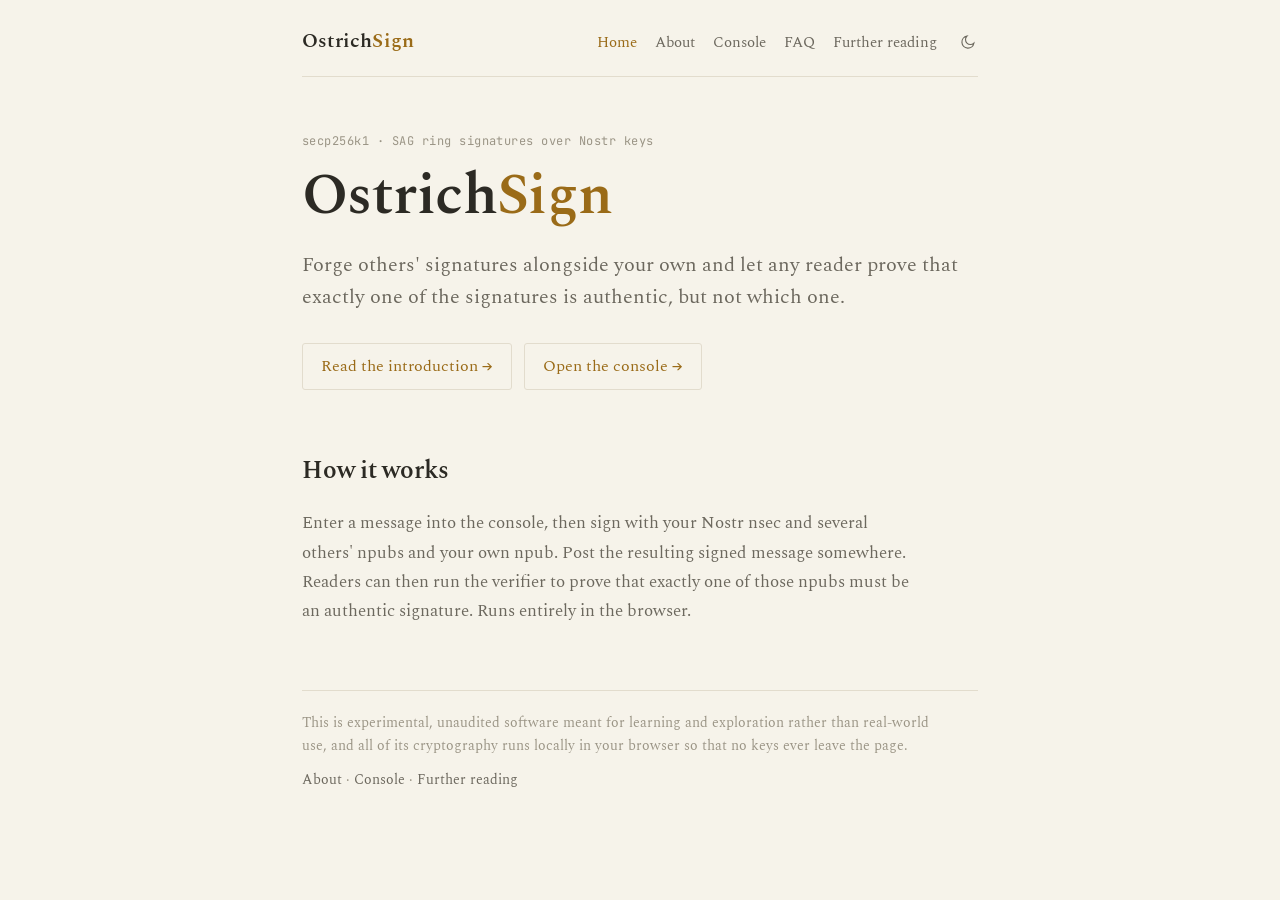
==== index.html @ fb5851ef "Update index.html" ====
<!DOCTYPE html>
<html lang="en">
<head>
<meta charset="utf-8">
<meta name="viewport" content="width=device-width, initial-scale=1">
<title>OstrichSign · Anonymous ring signatures over Nostr keys</title>
<script>(function(){var t;try{t=localStorage.getItem('os-theme');}catch(e){}if(!t){t=matchMedia('(prefers-color-scheme: dark)').matches?'dark':'light';}document.documentElement.setAttribute('data-theme',t);})();</script>
<link rel="preconnect" href="https://fonts.googleapis.com">
<link rel="preconnect" href="https://fonts.gstatic.com" crossorigin>
<link href="https://fonts.googleapis.com/css2?family=JetBrains+Mono:wght@400;500;700&family=Spectral:ital,wght@0,300;0,400;0,500;0,600;1,400&display=swap" rel="stylesheet">
<link rel="stylesheet" href="site.css">
</head>
<body>
<div class="wrap">

  <!-- ===== NAV (same on every page; "on" marks the current page) ===== -->
  <nav class="nav">
    <a class="wm" href="index.html">Ostrich<span class="ring">Sign</span></a>
    <div class="links">
      <a class="lnk on" href="index.html">Home</a>
      <a class="lnk" href="about.html">About</a>
      <a class="lnk" href="console.html">Console</a>
      <a class="lnk" href="faq.html">FAQ</a>
      <a class="lnk" href="reading.html">Further reading</a>
      <button id="themeBtn" class="themetoggle" onclick="toggleTheme()" aria-label="Switch theme">
        <svg class="ic-moon" width="17" height="17" viewBox="0 0 24 24" fill="none" stroke="currentColor" stroke-width="1.6" aria-hidden="true"><path d="M21 12.8A8.5 8.5 0 1 1 11.2 3 6.6 6.6 0 0 0 21 12.8z"/></svg>
        <svg class="ic-sun" width="17" height="17" viewBox="0 0 24 24" fill="none" stroke="currentColor" stroke-width="1.6" aria-hidden="true"><circle cx="12" cy="12" r="4.2"/><path d="M12 2v2M12 20v2M4.9 4.9l1.4 1.4M17.7 17.7l1.4 1.4M2 12h2M20 12h2M4.9 19.1l1.4-1.4M17.7 6.3l1.4-1.4"/></svg>
      </button>
    </div>
  </nav>

  <!-- ===== HERO ===== -->
  <header class="hero">
    <p class="meta-line">secp256k1 · SAG ring signatures over Nostr keys</p>
    <h1>Ostrich<span class="ring">Sign</span></h1>
    <!-- PASTE YOUR PITCH HERE. Placeholder renders the layout; replace the text. -->
    <p class="lede">
      Forge others' signatures alongside your own and let any reader prove that exactly one of the signatures is
      authentic, but not which one.
    </p>
    <div class="btnrow">
      <a class="btn" href="about.html">Read the introduction &rarr;</a>
      <a class="btn" href="console.html">Open the console &rarr;</a>
    </div>
  </header>

  <!-- ===== HOW IT WORKS — just a block of text ===== -->
  <section class="section">
    <h2>How it works</h2>
    <div class="lead-block">
      <p>Enter a message into the console, then sign with your Nostr nsec and several others' npubs and your own npub. Post the resulting signed message somewhere. Readers can then run the verifier to prove that exactly one of those npubs must be an authentic signature. Runs entirely in the browser.</p>
    </div>
  </section>

  <!-- ===== FOOTER (shared) ===== -->
  <footer>
    <p>This is experimental, unaudited software meant for learning and exploration rather than
    real-world use, and all of its cryptography runs locally in your browser so that no keys
    ever leave the page.</p>
    <p class="fnav"><a href="about.html">About</a> · <a href="console.html">Console</a> · <a href="reading.html">Further reading</a></p>
  </footer>

</div>
<script>
function toggleTheme(){var h=document.documentElement,t=h.getAttribute('data-theme')==='dark'?'light':'dark';h.setAttribute('data-theme',t);try{localStorage.setItem('os-theme',t);}catch(e){}}
</script>
</body>
</html>
---- site.css ----
/* ============================================================
   OstrichSign — shared site styling
   Quiet, traditional, readable. Warm serif on warm paper, hairline
   rules instead of boxes, a muted gold accent that holds up in both
   light and dark. The console (console.html) keeps its own look and
   does not use this file.
   ============================================================ */

:root{
  --bg:#f6f3ea;
  --surface:#efeadd;
  --ink:#2c2a24;
  --muted:#6c685e;
  --faint:#9b9586;
  --rule:#e2dccd;
  --accent:#9a6b18;
  --accent-hover:#7d560f;
  --accent-soft:rgba(154,107,24,.10);
  --serif:'Spectral',Georgia,'Times New Roman',serif;
  --mono:'JetBrains Mono',ui-monospace,SFMono-Regular,Menlo,monospace;
}
html[data-theme="dark"]{
  --bg:#16140e;
  --surface:#1e1b14;
  --ink:#e8e3d6;
  --muted:#a39d8d;
  --faint:#736d5d;
  --rule:#2b2820;
  --accent:#d8a948;
  --accent-hover:#e6bd66;
  --accent-soft:rgba(216,169,72,.12);
}

*{box-sizing:border-box}
html,body{margin:0;background:var(--bg);color:var(--ink);
  font-family:var(--serif);font-size:17px;line-height:1.72;
  -webkit-font-smoothing:antialiased}
body{min-height:100vh}
.wrap{max-width:720px;margin:0 auto;padding:0 22px 96px}
a{color:var(--accent)}
a:hover{color:var(--accent-hover)}
::selection{background:var(--accent-soft)}

/* ---------- top nav ---------- */
.nav{display:flex;align-items:baseline;gap:16px;flex-wrap:wrap;
  padding:24px 0 18px;margin-bottom:8px;border-bottom:1px solid var(--rule)}
.nav .wm{font-size:20px;font-weight:600;letter-spacing:.01em;color:var(--ink);text-decoration:none}
.nav .wm .ring{color:var(--accent)}
.nav .links{margin-left:auto;display:flex;align-items:baseline;gap:18px;flex-wrap:wrap}
.nav a.lnk{font-size:15px;color:var(--muted);text-decoration:none}
.nav a.lnk:hover{color:var(--ink)}
.nav a.lnk.on{color:var(--accent)}

/* theme toggle */
.themetoggle{background:none;border:0;padding:2px;margin:0 0 0 2px;cursor:pointer;
  color:var(--muted);line-height:0;align-self:center;border-radius:3px}
.themetoggle:hover{color:var(--ink)}
.themetoggle .ic-sun{display:none}
.themetoggle .ic-moon{display:inline}
html[data-theme="dark"] .themetoggle .ic-sun{display:inline}
html[data-theme="dark"] .themetoggle .ic-moon{display:none}

/* ---------- hero (home) ---------- */
.hero{padding:46px 0 8px}
.hero .meta-line{font-family:var(--mono);font-size:12px;letter-spacing:.04em;
  color:var(--faint);margin:0 0 14px}
.hero h1{font-size:clamp(36px,7vw,58px);font-weight:600;letter-spacing:-.01em;
  line-height:1.05;margin:0;color:var(--ink)}
.hero h1 .ring{color:var(--accent)}
.lede{font-size:20px;line-height:1.6;color:var(--muted);max-width:34em;margin:22px 0 0}
.lede b{color:var(--ink);font-weight:500}

/* ---------- buttons (quiet) ---------- */
.btnrow{display:flex;gap:12px;flex-wrap:wrap;margin-top:30px}
.btn{font-family:var(--serif);font-size:16px;color:var(--accent);
  border:1px solid var(--rule);background:transparent;padding:9px 18px;border-radius:3px;
  text-decoration:none;display:inline-block;transition:.14s}
.btn:hover{border-color:var(--accent);background:var(--accent-soft);color:var(--accent-hover)}

/* ---------- generic sections ---------- */
.section{margin-top:52px}
.section > h2{font-size:25px;font-weight:600;letter-spacing:-.01em;margin:0 0 16px}
.lead-block{font-size:17px;color:var(--muted);max-width:36em;margin:0}
.lead-block p{margin:0 0 16px}

/* ---------- prose (the article you paste / I draft) ---------- */
.prose{font-size:17px;line-height:1.78;color:var(--ink);max-width:36em}
.prose h1{font-size:clamp(30px,5vw,42px);font-weight:600;letter-spacing:-.01em;
  line-height:1.12;margin:8px 0 6px}
.prose .standfirst{font-size:19px;color:var(--muted);font-style:italic;margin:0 0 30px}
.prose h2{font-size:24px;font-weight:600;letter-spacing:-.01em;margin:38px 0 12px}
.prose h3{font-size:19px;font-weight:600;margin:30px 0 10px}
.prose p{margin:0 0 18px}
.prose a{text-decoration:underline;text-underline-offset:2px;text-decoration-thickness:.5px}
.prose b,.prose strong{color:var(--ink);font-weight:600}
.prose em{font-style:italic}
.prose ul{margin:0 0 18px;padding-left:20px;list-style:none}
.prose ul li{position:relative;margin:0 0 12px;padding-left:4px}
.prose ul li:before{content:"";position:absolute;left:-14px;top:.82em;
  width:5px;height:5px;border-radius:50%;background:var(--accent)}
.prose blockquote{margin:22px 0;padding:2px 0 2px 22px;border-left:2px solid var(--rule);
  color:var(--muted);font-style:italic}
.prose code{font-family:var(--mono);font-size:13.5px;color:var(--accent);
  background:var(--surface);border-radius:3px;padding:1px 5px}
.prose hr{border:0;border-top:1px solid var(--rule);margin:34px 0}

/* gentle handoff into the console (no box) */
.handoff{margin:34px 0;padding:20px 0;border-top:1px solid var(--rule);border-bottom:1px solid var(--rule)}
.handoff p{margin:0 0 14px;color:var(--muted);font-style:italic;max-width:38em}
.handoff p b{color:var(--ink);font-style:normal;font-weight:600}

/* ---------- related tools: roomy stacked entries, not a grid ---------- */
.related .item{padding:26px 0;border-top:1px solid var(--rule)}
.related .item:first-of-type{border-top:0;padding-top:8px}
.related .item h3{font-size:22px;font-weight:600;margin:0 0 6px}
.related .item h3 a{color:var(--ink);text-decoration:none}
.related .item h3 a:hover{color:var(--accent)}
.related .item .src{font-family:var(--mono);font-size:12.5px;color:var(--faint);margin:0 0 12px}
.related .item p{margin:0 0 10px;color:var(--muted);max-width:40em}
.related .item p:last-child{margin-bottom:0}

/* ---------- sources list (no boxes) ---------- */
.sources{list-style:none;margin:0;padding:0}
.sources li{padding:18px 0;border-top:1px solid var(--rule)}
.sources li:first-child{border-top:0;padding-top:6px}
.sources a{font-size:18px;color:var(--ink);text-decoration:none}
.sources a:hover{color:var(--accent)}
.sources .d{color:var(--muted);font-size:15px;margin-top:3px;max-width:40em}

/* ---------- footer ---------- */
footer{margin-top:64px;padding-top:20px;border-top:1px solid var(--rule);
  color:var(--faint);font-size:14px;line-height:1.65}
footer p{margin:0 0 10px;max-width:46em}
footer .fnav a{color:var(--muted);text-decoration:none}
footer .fnav a:hover{color:var(--accent)}

/* ---------- paste-here placeholder (delete when you add content) ---------- */
.slot{border:1px dashed var(--accent);background:var(--accent-soft);border-radius:3px;
  padding:18px;color:var(--muted);font-size:15px;line-height:1.6;font-style:italic}
.slot b{color:var(--accent);font-style:normal}

@media(max-width:560px){
  .nav{padding-top:20px}
  .nav .links{margin-left:0;width:100%;gap:16px}
  .hero{padding-top:34px}
  .btn{flex:1;text-align:center}
}
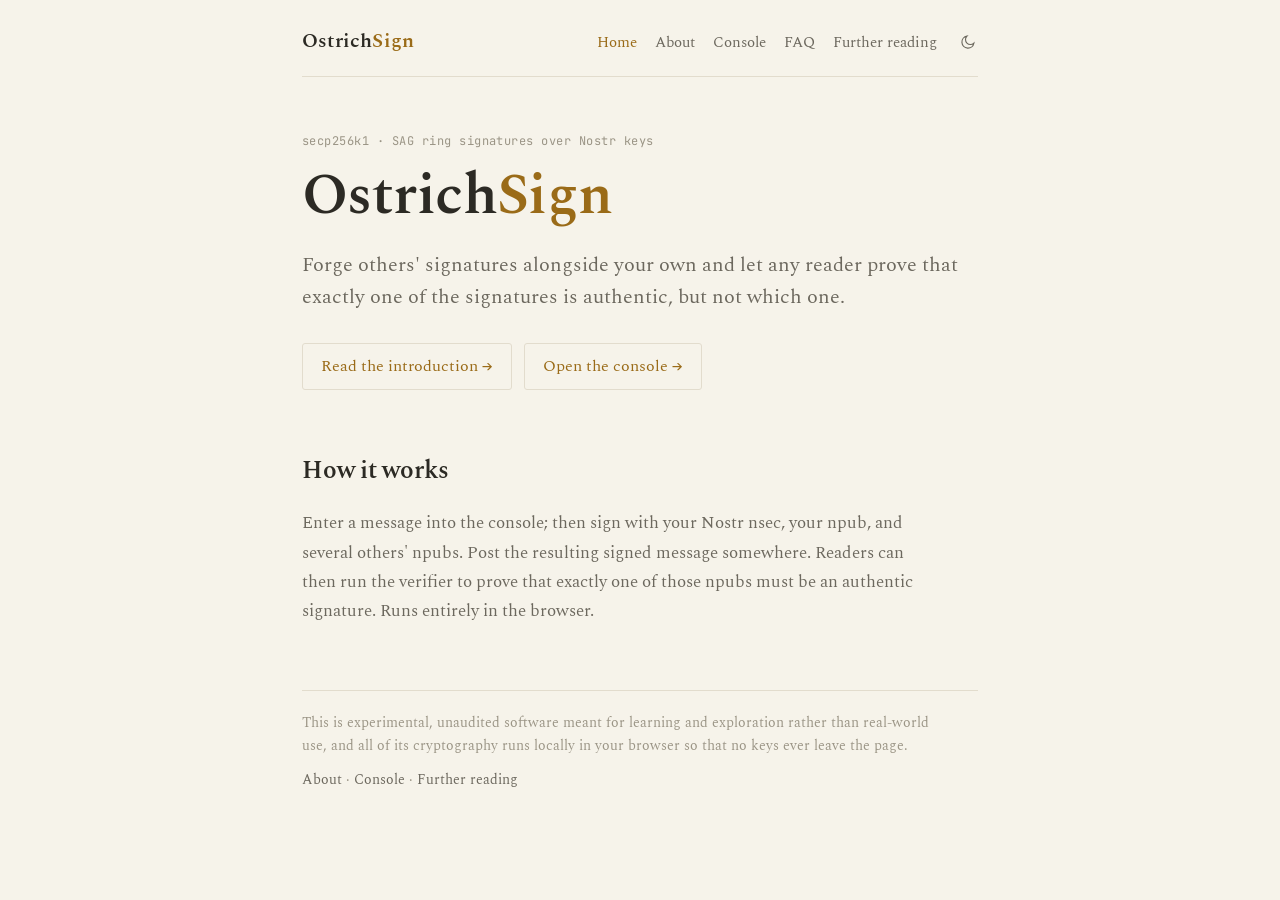
==== commit 840b45d8: "Update instructions for signing messages in index.html" ====
--- a/index.html
+++ b/index.html
@@ -48,7 +48,7 @@
   <section class="section">
     <h2>How it works</h2>
     <div class="lead-block">
-      <p>Enter a message into the console, then sign with your Nostr nsec and several others' npubs and your own npub. Post the resulting signed message somewhere. Readers can then run the verifier to prove that exactly one of those npubs must be an authentic signature. Runs entirely in the browser.</p>
+      <p>Enter a message into the console; then sign with your Nostr nsec, your npub, and several others' npubs. Post the resulting signed message somewhere. Readers can then run the verifier to prove that exactly one of those npubs must be an authentic signature. Runs entirely in the browser.</p>
     </div>
   </section>
 
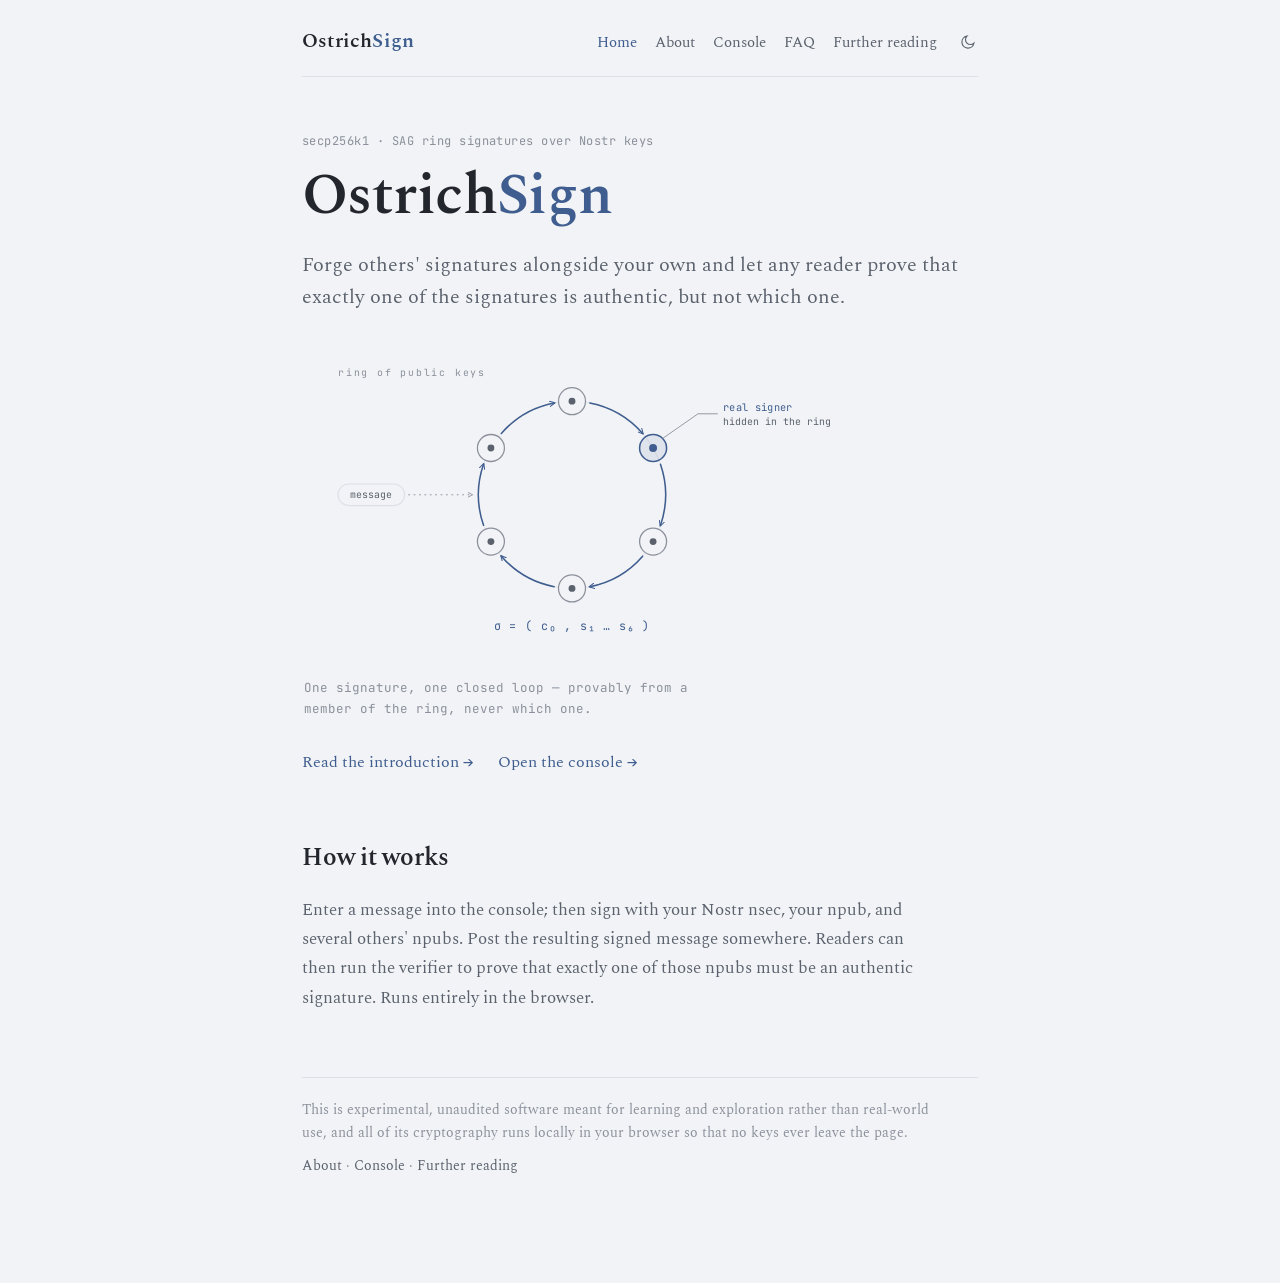
==== commit 6a84fe3c: "Add files via upload" ====
--- a/index.html
+++ b/index.html
@@ -9,6 +9,15 @@
 <link rel="preconnect" href="https://fonts.gstatic.com" crossorigin>
 <link href="https://fonts.googleapis.com/css2?family=JetBrains+Mono:wght@400;500;700&family=Spectral:ital,wght@0,300;0,400;0,500;0,600;1,400&display=swap" rel="stylesheet">
 <link rel="stylesheet" href="site.css">
+<style>
+  .hero-diagram{margin:36px 0 2px;max-width:540px}
+  .hero-diagram svg{width:100%;height:auto;display:block}
+  .hero-diagram figcaption{font-family:var(--mono);font-size:12.5px;line-height:1.65;
+    color:var(--faint);margin:16px 2px 0;max-width:48ch}
+  .herolinks{display:flex;gap:24px;flex-wrap:wrap;margin-top:30px;font-size:16px}
+  .herolinks a{color:var(--accent);text-decoration:none}
+  .herolinks a:hover{color:var(--accent-hover);text-decoration:underline;text-underline-offset:3px}
+</style>
 </head>
 <body>
 <div class="wrap">
@@ -33,14 +42,56 @@
   <header class="hero">
     <p class="meta-line">secp256k1 · SAG ring signatures over Nostr keys</p>
     <h1>Ostrich<span class="ring">Sign</span></h1>
-    <!-- PASTE YOUR PITCH HERE. Placeholder renders the layout; replace the text. -->
     <p class="lede">
       Forge others' signatures alongside your own and let any reader prove that exactly one of the signatures is
       authentic, but not which one.
     </p>
-    <div class="btnrow">
-      <a class="btn" href="about.html">Read the introduction &rarr;</a>
-      <a class="btn" href="console.html">Open the console &rarr;</a>
+    <figure class="hero-diagram">
+      <svg id="osd" class="ringdiag" viewBox="0 0 600 348" xmlns="http://www.w3.org/2000/svg" role="img" aria-label="A ring signature joins several public keys into one closed loop; the real signer is one of them, hidden among the rest.">
+      <style>
+        #osd text{font-family:'JetBrains Mono',ui-monospace,SFMono-Regular,Menlo,monospace}
+        #osd .guide{fill:none;stroke:var(--rule);stroke-width:1}
+        #osd .chain{fill:none;stroke:var(--accent);stroke-width:1.7;stroke-linecap:round}
+        #osd .node-ring{fill:var(--bg);stroke:var(--faint);stroke-width:1.4}
+        #osd .node-dot{fill:var(--muted)}
+        #osd .signer-ring{fill:var(--accent-soft);stroke:var(--accent);stroke-width:1.7}
+        #osd .signer-dot{fill:var(--accent)}
+        #osd .eyebrow{fill:var(--faint);font-size:11px;letter-spacing:.18em}
+        #osd .accent{fill:var(--accent);font-size:11.5px;letter-spacing:.03em}
+        #osd .dim{fill:var(--muted);font-size:11px}
+        #osd .sig{fill:var(--accent);font-size:13px;letter-spacing:.07em}
+        #osd .leader{stroke:var(--faint);stroke-width:1;fill:none}
+        #osd .msg-pill{fill:none;stroke:var(--rule);stroke-width:1.3}
+        #osd .msg-line{stroke:var(--faint);stroke-width:1;stroke-dasharray:2 4;fill:none}
+      </style>
+      <defs><marker id="osd-arr" viewBox="0 0 10 10" refX="7.5" refY="5" markerWidth="7" markerHeight="7" orient="auto-start-reverse" markerUnits="userSpaceOnUse"><path d="M0.5,0.8 L9,5 L0.5,9.2" fill="none" stroke="var(--accent)" stroke-width="1.6" stroke-linecap="round" stroke-linejoin="round"/></marker><marker id="osd-arrf" viewBox="0 0 10 10" refX="7.5" refY="5" markerWidth="6.5" markerHeight="6.5" orient="auto-start-reverse" markerUnits="userSpaceOnUse"><path d="M1,1.2 L8.5,5 L1,8.8" fill="none" stroke="var(--faint)" stroke-width="1.5" stroke-linecap="round" stroke-linejoin="round"/></marker></defs>
+      <circle class="guide" cx="300" cy="162" r="104"/>
+      <rect class="msg-pill" x="40" y="150" width="74" height="24" rx="12"/>
+      <text class="dim" x="77" y="166" text-anchor="middle">message</text>
+      <path class="msg-line" d="M118,162 L189,162" marker-end="url(#osd-arrf)"/>
+      <path class="chain" d="M319.8,59.9 A104,104 0 0 1 378.5,93.8" marker-end="url(#osd-arr)"/>
+      <path class="chain" d="M398.3,128.1 A104,104 0 0 1 398.3,195.9" marker-end="url(#osd-arr)"/>
+      <path class="chain" d="M378.5,230.2 A104,104 0 0 1 319.8,264.1" marker-end="url(#osd-arr)"/>
+      <path class="chain" d="M280.2,264.1 A104,104 0 0 1 221.5,230.2" marker-end="url(#osd-arr)"/>
+      <path class="chain" d="M201.7,195.9 A104,104 0 0 1 201.7,128.1" marker-end="url(#osd-arr)"/>
+      <path class="chain" d="M221.5,93.8 A104,104 0 0 1 280.2,59.9" marker-end="url(#osd-arr)"/>
+      <circle class="node-ring" cx="300.0" cy="58.0" r="15"/><circle class="node-dot" cx="300.0" cy="58.0" r="3.8"/>
+      <circle class="signer-ring" cx="390.1" cy="110.0" r="15"/><circle class="signer-dot" cx="390.1" cy="110.0" r="4.4"/>
+      <circle class="node-ring" cx="390.1" cy="214.0" r="15"/><circle class="node-dot" cx="390.1" cy="214.0" r="3.8"/>
+      <circle class="node-ring" cx="300.0" cy="266.0" r="15"/><circle class="node-dot" cx="300.0" cy="266.0" r="3.8"/>
+      <circle class="node-ring" cx="209.9" cy="214.0" r="15"/><circle class="node-dot" cx="209.9" cy="214.0" r="3.8"/>
+      <circle class="node-ring" cx="209.9" cy="110.0" r="15"/><circle class="node-dot" cx="209.9" cy="110.0" r="3.8"/>
+      <path class="leader" d="M400.7,99.4 L440,72 L462,72"/>
+      <text class="accent" x="468" y="69">real signer</text>
+      <text class="dim" x="468" y="84">hidden in the ring</text>
+      <text class="eyebrow" x="40" y="30">ring of public keys</text>
+      <text class="sig" x="300" y="312" text-anchor="middle">σ = ( c₀ , s₁ … s₆ )</text>
+      </svg>
+      <figcaption>One signature, one closed loop &mdash; provably from a member of the ring, never which one.</figcaption>
+    </figure>
+    <div class="herolinks">
+      <a href="about.html">Read the introduction &rarr;</a>
+      <a href="console.html">Open the console &rarr;</a>
     </div>
   </header>
 
--- a/site.css
+++ b/site.css
@@ -1,34 +1,34 @@
 /* ============================================================
    OstrichSign — shared site styling
-   Quiet, traditional, readable. Warm serif on warm paper, hairline
-   rules instead of boxes, a muted gold accent that holds up in both
-   light and dark. The console (console.html) keeps its own look and
-   does not use this file.
+   Quiet, traditional, readable. Serif on cool neutral paper, hairline
+   rules instead of boxes, a calm slate-blue accent that holds up in
+   both light and dark. The console (console.html) keeps its own look
+   and does not use this file.
    ============================================================ */
 
 :root{
-  --bg:#f6f3ea;
-  --surface:#efeadd;
-  --ink:#2c2a24;
-  --muted:#6c685e;
-  --faint:#9b9586;
-  --rule:#e2dccd;
-  --accent:#9a6b18;
-  --accent-hover:#7d560f;
-  --accent-soft:rgba(154,107,24,.10);
+  --bg:#f1f3f6;
+  --surface:#e7eaef;
+  --ink:#23262d;
+  --muted:#5b626d;
+  --faint:#8b909b;
+  --rule:#dde0e7;
+  --accent:#3f5d8f;
+  --accent-hover:#33507a;
+  --accent-soft:rgba(63,93,143,.10);
   --serif:'Spectral',Georgia,'Times New Roman',serif;
   --mono:'JetBrains Mono',ui-monospace,SFMono-Regular,Menlo,monospace;
 }
 html[data-theme="dark"]{
-  --bg:#16140e;
-  --surface:#1e1b14;
-  --ink:#e8e3d6;
-  --muted:#a39d8d;
-  --faint:#736d5d;
-  --rule:#2b2820;
-  --accent:#d8a948;
-  --accent-hover:#e6bd66;
-  --accent-soft:rgba(216,169,72,.12);
+  --bg:#11141a;
+  --surface:#191d25;
+  --ink:#e4e7ee;
+  --muted:#9aa1ad;
+  --faint:#646b78;
+  --rule:#262b34;
+  --accent:#8aa6d8;
+  --accent-hover:#a6bee4;
+  --accent-soft:rgba(138,166,216,.13);
 }
 
 *{box-sizing:border-box}
@@ -100,7 +100,7 @@
   width:5px;height:5px;border-radius:50%;background:var(--accent)}
 .prose blockquote{margin:22px 0;padding:2px 0 2px 22px;border-left:2px solid var(--rule);
   color:var(--muted);font-style:italic}
-.prose code{font-family:var(--mono);font-size:13.5px;color:var(--accent);
+.prose code{font-family:var(--mono);font-size:13.5px;color:var(--ink);
   background:var(--surface);border-radius:3px;padding:1px 5px}
 .prose hr{border:0;border-top:1px solid var(--rule);margin:34px 0}
 
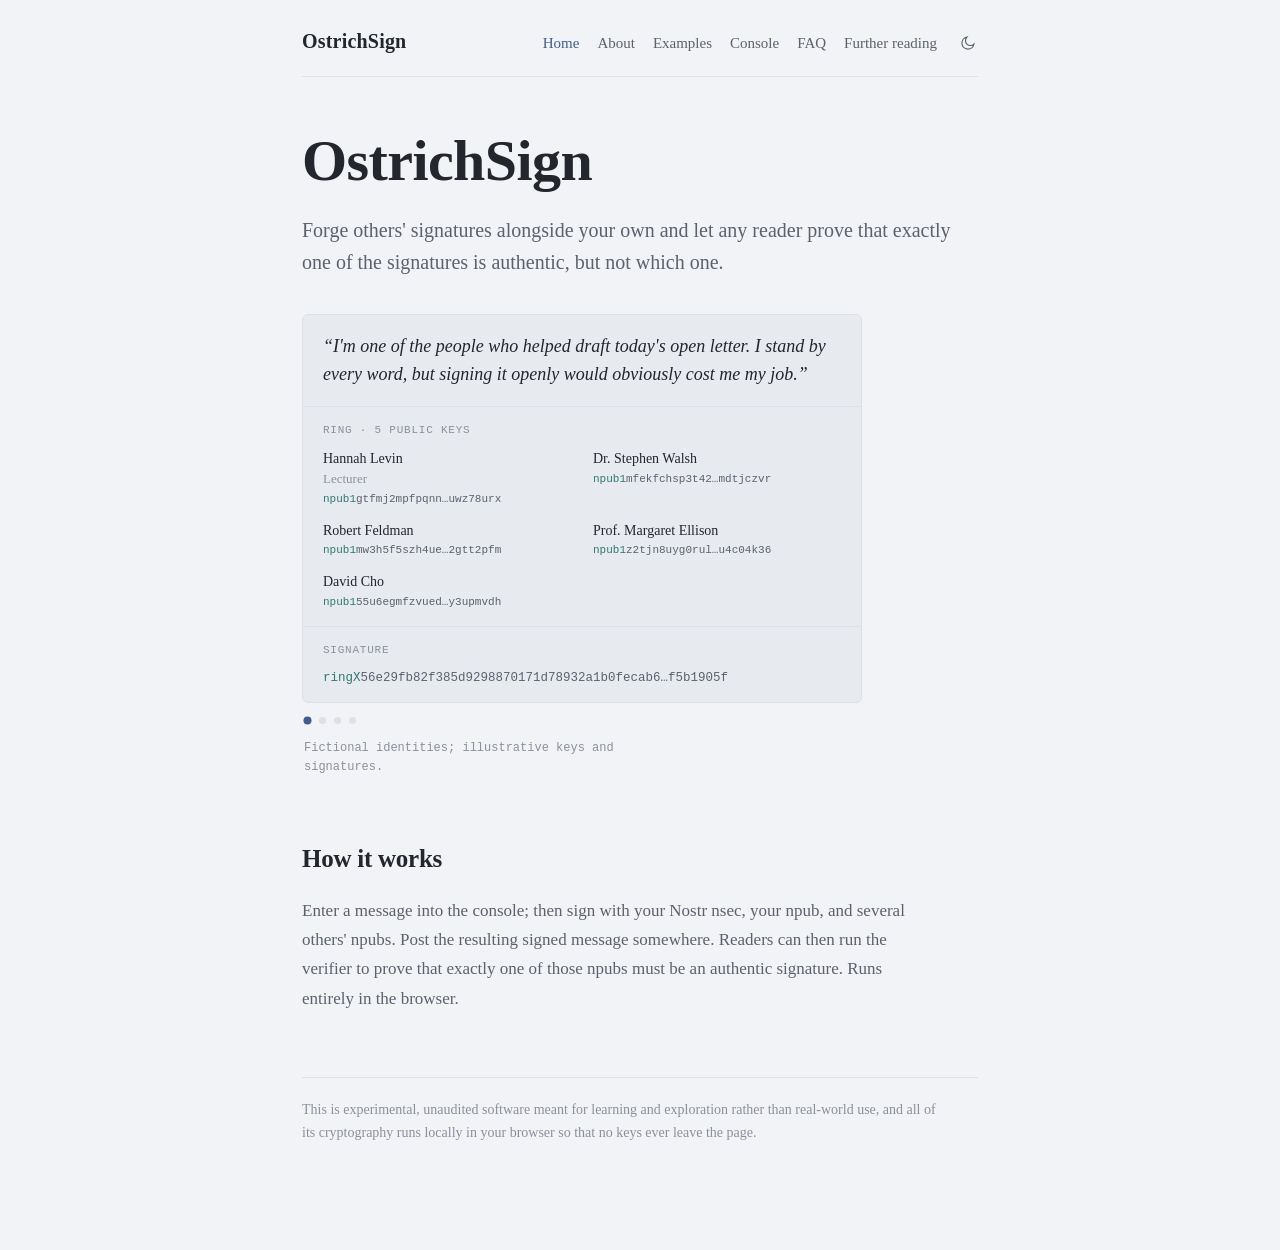
==== commit 57a25752: "Add files via upload" ====
--- a/index.html
+++ b/index.html
@@ -5,19 +5,7 @@
 <meta name="viewport" content="width=device-width, initial-scale=1">
 <title>OstrichSign · Anonymous ring signatures over Nostr keys</title>
 <script>(function(){var t;try{t=localStorage.getItem('os-theme');}catch(e){}if(!t){t=matchMedia('(prefers-color-scheme: dark)').matches?'dark':'light';}document.documentElement.setAttribute('data-theme',t);})();</script>
-<link rel="preconnect" href="https://fonts.googleapis.com">
-<link rel="preconnect" href="https://fonts.gstatic.com" crossorigin>
-<link href="https://fonts.googleapis.com/css2?family=JetBrains+Mono:wght@400;500;700&family=Spectral:ital,wght@0,300;0,400;0,500;0,600;1,400&display=swap" rel="stylesheet">
 <link rel="stylesheet" href="site.css">
-<style>
-  .hero-diagram{margin:36px 0 2px;max-width:540px}
-  .hero-diagram svg{width:100%;height:auto;display:block}
-  .hero-diagram figcaption{font-family:var(--mono);font-size:12.5px;line-height:1.65;
-    color:var(--faint);margin:16px 2px 0;max-width:48ch}
-  .herolinks{display:flex;gap:24px;flex-wrap:wrap;margin-top:30px;font-size:16px}
-  .herolinks a{color:var(--accent);text-decoration:none}
-  .herolinks a:hover{color:var(--accent-hover);text-decoration:underline;text-underline-offset:3px}
-</style>
 </head>
 <body>
 <div class="wrap">
@@ -28,6 +16,7 @@
     <div class="links">
       <a class="lnk on" href="index.html">Home</a>
       <a class="lnk" href="about.html">About</a>
+      <a class="lnk" href="examples.html">Examples</a>
       <a class="lnk" href="console.html">Console</a>
       <a class="lnk" href="faq.html">FAQ</a>
       <a class="lnk" href="reading.html">Further reading</a>
@@ -40,59 +29,14 @@
 
   <!-- ===== HERO ===== -->
   <header class="hero">
-    <p class="meta-line">secp256k1 · SAG ring signatures over Nostr keys</p>
     <h1>Ostrich<span class="ring">Sign</span></h1>
     <p class="lede">
       Forge others' signatures alongside your own and let any reader prove that exactly one of the signatures is
       authentic, but not which one.
     </p>
-    <figure class="hero-diagram">
-      <svg id="osd" class="ringdiag" viewBox="0 0 600 348" xmlns="http://www.w3.org/2000/svg" role="img" aria-label="A ring signature joins several public keys into one closed loop; the real signer is one of them, hidden among the rest.">
-      <style>
-        #osd text{font-family:'JetBrains Mono',ui-monospace,SFMono-Regular,Menlo,monospace}
-        #osd .guide{fill:none;stroke:var(--rule);stroke-width:1}
-        #osd .chain{fill:none;stroke:var(--accent);stroke-width:1.7;stroke-linecap:round}
-        #osd .node-ring{fill:var(--bg);stroke:var(--faint);stroke-width:1.4}
-        #osd .node-dot{fill:var(--muted)}
-        #osd .signer-ring{fill:var(--accent-soft);stroke:var(--accent);stroke-width:1.7}
-        #osd .signer-dot{fill:var(--accent)}
-        #osd .eyebrow{fill:var(--faint);font-size:11px;letter-spacing:.18em}
-        #osd .accent{fill:var(--accent);font-size:11.5px;letter-spacing:.03em}
-        #osd .dim{fill:var(--muted);font-size:11px}
-        #osd .sig{fill:var(--accent);font-size:13px;letter-spacing:.07em}
-        #osd .leader{stroke:var(--faint);stroke-width:1;fill:none}
-        #osd .msg-pill{fill:none;stroke:var(--rule);stroke-width:1.3}
-        #osd .msg-line{stroke:var(--faint);stroke-width:1;stroke-dasharray:2 4;fill:none}
-      </style>
-      <defs><marker id="osd-arr" viewBox="0 0 10 10" refX="7.5" refY="5" markerWidth="7" markerHeight="7" orient="auto-start-reverse" markerUnits="userSpaceOnUse"><path d="M0.5,0.8 L9,5 L0.5,9.2" fill="none" stroke="var(--accent)" stroke-width="1.6" stroke-linecap="round" stroke-linejoin="round"/></marker><marker id="osd-arrf" viewBox="0 0 10 10" refX="7.5" refY="5" markerWidth="6.5" markerHeight="6.5" orient="auto-start-reverse" markerUnits="userSpaceOnUse"><path d="M1,1.2 L8.5,5 L1,8.8" fill="none" stroke="var(--faint)" stroke-width="1.5" stroke-linecap="round" stroke-linejoin="round"/></marker></defs>
-      <circle class="guide" cx="300" cy="162" r="104"/>
-      <rect class="msg-pill" x="40" y="150" width="74" height="24" rx="12"/>
-      <text class="dim" x="77" y="166" text-anchor="middle">message</text>
-      <path class="msg-line" d="M118,162 L189,162" marker-end="url(#osd-arrf)"/>
-      <path class="chain" d="M319.8,59.9 A104,104 0 0 1 378.5,93.8" marker-end="url(#osd-arr)"/>
-      <path class="chain" d="M398.3,128.1 A104,104 0 0 1 398.3,195.9" marker-end="url(#osd-arr)"/>
-      <path class="chain" d="M378.5,230.2 A104,104 0 0 1 319.8,264.1" marker-end="url(#osd-arr)"/>
-      <path class="chain" d="M280.2,264.1 A104,104 0 0 1 221.5,230.2" marker-end="url(#osd-arr)"/>
-      <path class="chain" d="M201.7,195.9 A104,104 0 0 1 201.7,128.1" marker-end="url(#osd-arr)"/>
-      <path class="chain" d="M221.5,93.8 A104,104 0 0 1 280.2,59.9" marker-end="url(#osd-arr)"/>
-      <circle class="node-ring" cx="300.0" cy="58.0" r="15"/><circle class="node-dot" cx="300.0" cy="58.0" r="3.8"/>
-      <circle class="signer-ring" cx="390.1" cy="110.0" r="15"/><circle class="signer-dot" cx="390.1" cy="110.0" r="4.4"/>
-      <circle class="node-ring" cx="390.1" cy="214.0" r="15"/><circle class="node-dot" cx="390.1" cy="214.0" r="3.8"/>
-      <circle class="node-ring" cx="300.0" cy="266.0" r="15"/><circle class="node-dot" cx="300.0" cy="266.0" r="3.8"/>
-      <circle class="node-ring" cx="209.9" cy="214.0" r="15"/><circle class="node-dot" cx="209.9" cy="214.0" r="3.8"/>
-      <circle class="node-ring" cx="209.9" cy="110.0" r="15"/><circle class="node-dot" cx="209.9" cy="110.0" r="3.8"/>
-      <path class="leader" d="M400.7,99.4 L440,72 L462,72"/>
-      <text class="accent" x="468" y="69">real signer</text>
-      <text class="dim" x="468" y="84">hidden in the ring</text>
-      <text class="eyebrow" x="40" y="30">ring of public keys</text>
-      <text class="sig" x="300" y="312" text-anchor="middle">σ = ( c₀ , s₁ … s₆ )</text>
-      </svg>
-      <figcaption>One signature, one closed loop &mdash; provably from a member of the ring, never which one.</figcaption>
-    </figure>
-    <div class="herolinks">
-      <a href="about.html">Read the introduction &rarr;</a>
-      <a href="console.html">Open the console &rarr;</a>
-    </div>
+    <div id="hero-signed"></div>
+    <noscript><p class="signed-cap">The live examples need JavaScript.</p></noscript>
+    <p class="signed-cap">Fictional identities; illustrative keys and signatures.</p>
   </header>
 
   <!-- ===== HOW IT WORKS — just a block of text ===== -->
@@ -108,10 +52,11 @@
     <p>This is experimental, unaudited software meant for learning and exploration rather than
     real-world use, and all of its cryptography runs locally in your browser so that no keys
     ever leave the page.</p>
-    <p class="fnav"><a href="about.html">About</a> · <a href="console.html">Console</a> · <a href="reading.html">Further reading</a></p>
   </footer>
 
 </div>
+<script src="examples.js"></script>
+<script src="signed-card.js"></script>
 <script>
 function toggleTheme(){var h=document.documentElement,t=h.getAttribute('data-theme')==='dark'?'light':'dark';h.setAttribute('data-theme',t);try{localStorage.setItem('os-theme',t);}catch(e){}}
 </script>
--- a/site.css
+++ b/site.css
@@ -16,8 +16,9 @@
   --accent:#3f5d8f;
   --accent-hover:#33507a;
   --accent-soft:rgba(63,93,143,.10);
-  --serif:'Spectral',Georgia,'Times New Roman',serif;
-  --mono:'JetBrains Mono',ui-monospace,SFMono-Regular,Menlo,monospace;
+  --accent2:#2c7a72;
+  --serif:Georgia,'Times New Roman',Times,serif;
+  --mono:ui-monospace,SFMono-Regular,Menlo,Consolas,'Liberation Mono',monospace;
 }
 html[data-theme="dark"]{
   --bg:#11141a;
@@ -29,6 +30,7 @@
   --accent:#8aa6d8;
   --accent-hover:#a6bee4;
   --accent-soft:rgba(138,166,216,.13);
+  --accent2:#6fbdb2;
 }
 
 *{box-sizing:border-box}
@@ -45,7 +47,7 @@
 .nav{display:flex;align-items:baseline;gap:16px;flex-wrap:wrap;
   padding:24px 0 18px;margin-bottom:8px;border-bottom:1px solid var(--rule)}
 .nav .wm{font-size:20px;font-weight:600;letter-spacing:.01em;color:var(--ink);text-decoration:none}
-.nav .wm .ring{color:var(--accent)}
+.nav .wm .ring{color:inherit}
 .nav .links{margin-left:auto;display:flex;align-items:baseline;gap:18px;flex-wrap:wrap}
 .nav a.lnk{font-size:15px;color:var(--muted);text-decoration:none}
 .nav a.lnk:hover{color:var(--ink)}
@@ -66,7 +68,7 @@
   color:var(--faint);margin:0 0 14px}
 .hero h1{font-size:clamp(36px,7vw,58px);font-weight:600;letter-spacing:-.01em;
   line-height:1.05;margin:0;color:var(--ink)}
-.hero h1 .ring{color:var(--accent)}
+.hero h1 .ring{color:inherit}
 .lede{font-size:20px;line-height:1.6;color:var(--muted);max-width:34em;margin:22px 0 0}
 .lede b{color:var(--ink);font-weight:500}
 
@@ -145,3 +147,38 @@
   .hero{padding-top:34px}
   .btn{flex:1;text-align:center}
 }
+
+/* ---- signed-message cards (homepage hero + examples page) ---- */
+.signed{border:1px solid var(--rule);border-radius:6px;background:var(--surface);max-width:560px;margin:36px 0 2px}
+.signed-msg{font-size:18px;line-height:1.52;color:var(--ink);margin:0;padding:18px 20px 18px;font-style:italic;white-space:pre-line}
+.signed-sec{border-top:1px solid var(--rule);padding:14px 20px}
+.signed-k{font-family:var(--mono);font-size:11px;letter-spacing:.07em;color:var(--faint);text-transform:uppercase}
+.signed-keys{list-style:none;margin:11px 0 0;padding:0;display:grid;grid-template-columns:1fr 1fr;gap:14px 22px}
+.idrow{min-width:0}
+.idmeta{display:flex;flex-direction:column;gap:2px;min-width:0}
+.idname{font-family:var(--serif);font-size:14px;color:var(--ink);line-height:1.2;white-space:nowrap;overflow:hidden;text-overflow:ellipsis}
+.idtitle{color:var(--faint);font-size:13px;line-height:1.3;margin-top:1px}
+.idnpub{font-family:var(--mono);font-size:11px;color:var(--muted);white-space:nowrap;overflow:hidden;text-overflow:ellipsis}
+.idnpub .np-pfx{color:var(--accent2)}
+.signed-sig{font-family:var(--mono);font-size:12.5px;color:var(--muted);margin-top:9px;word-break:break-all;line-height:1.5}
+.signed-sig .pfx{color:var(--accent2)}
+.sxdots{display:flex;gap:8px;margin:14px 2px 0;flex-wrap:wrap}
+.sxdot{width:7px;height:7px;border-radius:50%;border:0;padding:0;cursor:pointer;background:var(--rule);transition:background .2s,transform .2s}
+.sxdot[aria-selected="true"]{background:var(--accent);transform:scale(1.15)}
+.signed-cap{font-family:var(--mono);font-size:12px;line-height:1.6;color:var(--faint);margin:15px 2px 0;max-width:54ch}
+.herolinks{display:flex;gap:24px;flex-wrap:wrap;margin-top:30px;font-size:16px}
+.herolinks a{color:var(--accent);text-decoration:none}
+.herolinks a:hover{color:var(--accent-hover);text-decoration:underline;text-underline-offset:3px}
+.exitem{margin:44px 0 58px}
+.exitem .signed{margin:20px 0 10px}
+.ex-about{max-width:58ch;margin:0 0 0 24px}
+.ex-about p{margin:0 0 6px;font-size:13px;line-height:1.55;color:var(--faint)}
+@media (max-width:520px){.signed-keys{grid-template-columns:1fr}}
+@media (prefers-reduced-motion:no-preference){.sx-anim{animation:sxfade .34s ease}}
+@keyframes sxfade{from{opacity:.4}to{opacity:1}}
+.hero-cta{margin:20px 0 0}
+.cta{display:inline-block;padding:9px 16px;border:1px solid var(--accent);border-radius:6px;color:var(--accent);font-family:var(--mono);font-size:14px;text-decoration:none;transition:background .15s,color .15s}
+.cta:hover{background:var(--accent);color:var(--bg)}
+.prose .signed-keys{padding-left:0}
+.prose .signed-keys li{margin:0;padding-left:0}
+.prose .signed-keys li:before{content:none;display:none}
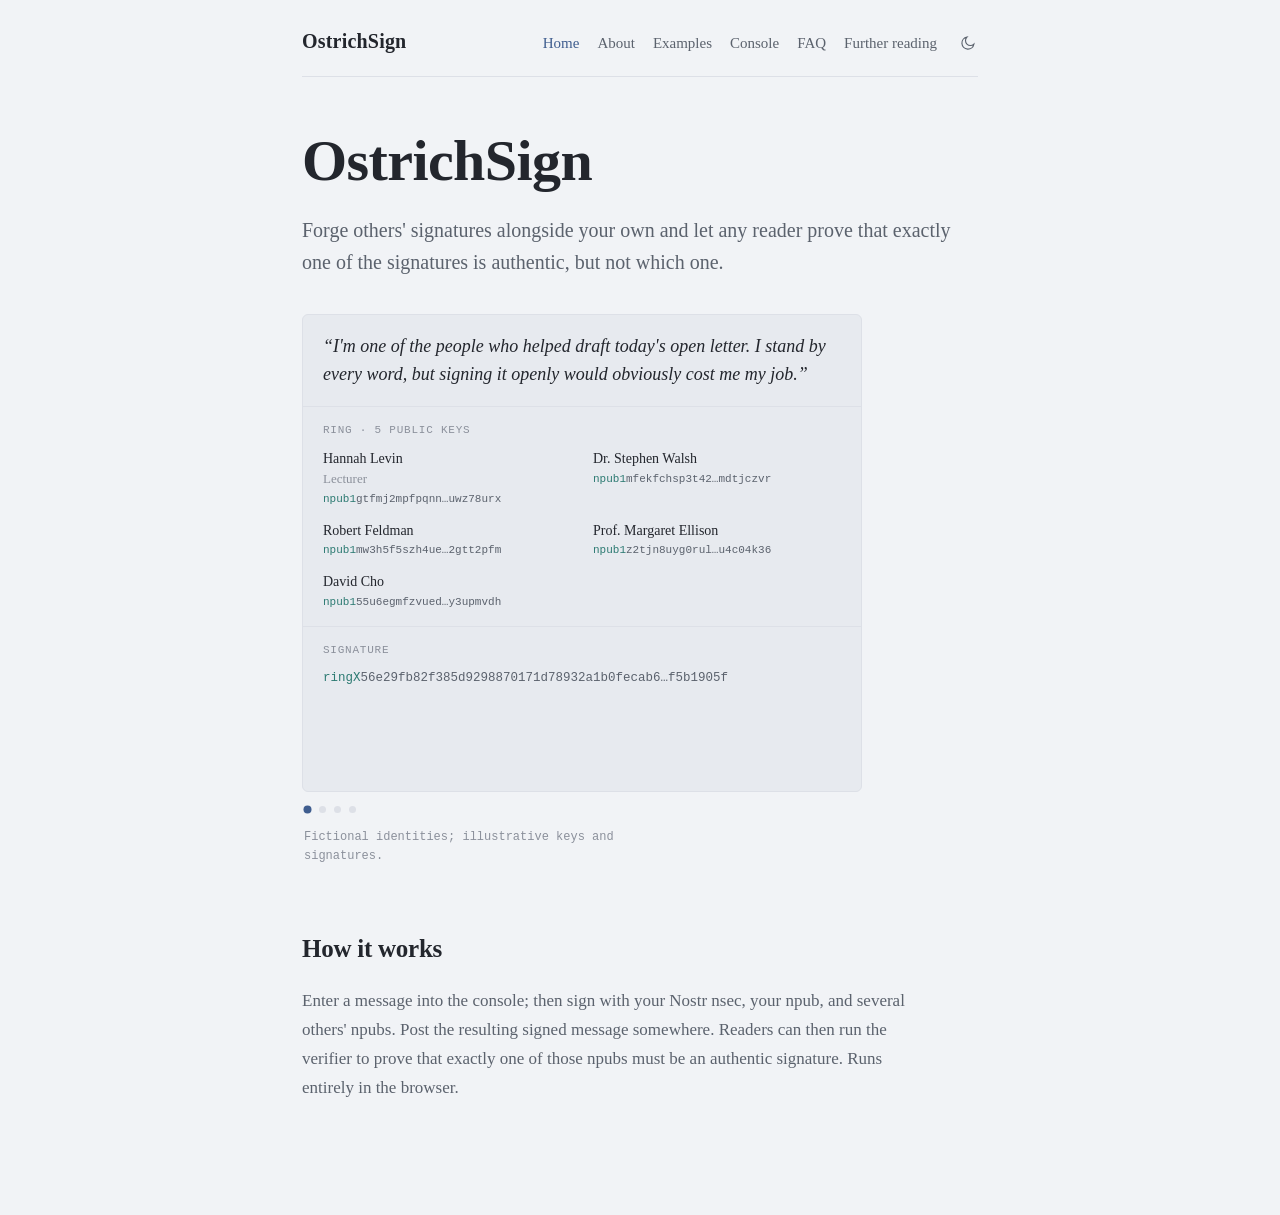
==== commit 8d430848: "Remove footer warning about software use Removed footer section warning about experimental software." ====
--- a/index.html
+++ b/index.html
@@ -48,11 +48,7 @@
   </section>
 
   <!-- ===== FOOTER (shared) ===== -->
-  <footer>
-    <p>This is experimental, unaudited software meant for learning and exploration rather than
-    real-world use, and all of its cryptography runs locally in your browser so that no keys
-    ever leave the page.</p>
-  </footer>
+
 
 </div>
 <script src="examples.js"></script>
--- a/site.css
+++ b/site.css
@@ -150,6 +150,7 @@
 
 /* ---- signed-message cards (homepage hero + examples page) ---- */
 .signed{border:1px solid var(--rule);border-radius:6px;background:var(--surface);max-width:560px;margin:36px 0 2px}
+.sx .signed{min-height:var(--sx-min,0px)}
 .signed-msg{font-size:18px;line-height:1.52;color:var(--ink);margin:0;padding:18px 20px 18px;font-style:italic;white-space:pre-line}
 .signed-sec{border-top:1px solid var(--rule);padding:14px 20px}
 .signed-k{font-family:var(--mono);font-size:11px;letter-spacing:.07em;color:var(--faint);text-transform:uppercase}
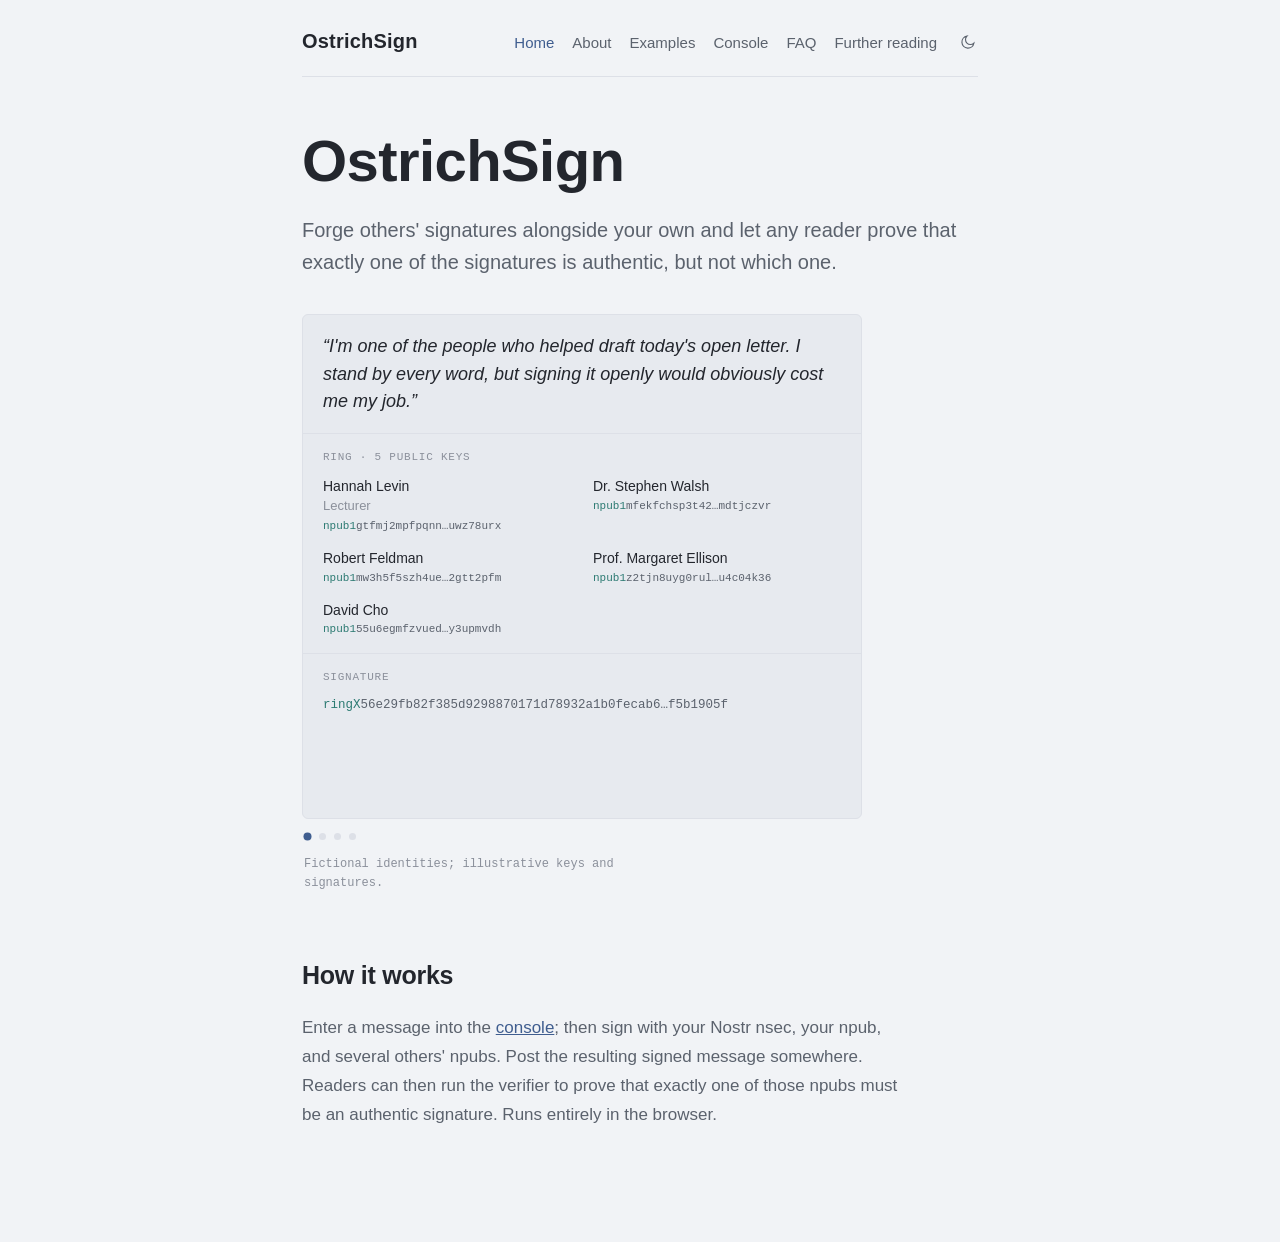
==== commit 1c2e53b0: "Update index.html" ====
--- a/index.html
+++ b/index.html
@@ -10,7 +10,6 @@
 <body>
 <div class="wrap">
 
-  <!-- ===== NAV (same on every page; "on" marks the current page) ===== -->
   <nav class="nav">
     <a class="wm" href="index.html">Ostrich<span class="ring">Sign</span></a>
     <div class="links">
@@ -39,15 +38,14 @@
     <p class="signed-cap">Fictional identities; illustrative keys and signatures.</p>
   </header>
 
-  <!-- ===== HOW IT WORKS — just a block of text ===== -->
+
   <section class="section">
     <h2>How it works</h2>
     <div class="lead-block">
-      <p>Enter a message into the console; then sign with your Nostr nsec, your npub, and several others' npubs. Post the resulting signed message somewhere. Readers can then run the verifier to prove that exactly one of those npubs must be an authentic signature. Runs entirely in the browser.</p>
+      <p>Enter a message into the <a href="console.html">console</a>; then sign with your Nostr nsec, your npub, and several others' npubs. Post the resulting signed message somewhere. Readers can then run the verifier to prove that exactly one of those npubs must be an authentic signature. Runs entirely in the browser.</p>
     </div>
   </section>
 
-  <!-- ===== FOOTER (shared) ===== -->
 
 
 </div>
--- a/site.css
+++ b/site.css
@@ -17,7 +17,7 @@
   --accent-hover:#33507a;
   --accent-soft:rgba(63,93,143,.10);
   --accent2:#2c7a72;
-  --serif:Georgia,'Times New Roman',Times,serif;
+  --serif:Helvetica,Arial,sans-serif;
   --mono:ui-monospace,SFMono-Regular,Menlo,Consolas,'Liberation Mono',monospace;
 }
 html[data-theme="dark"]{
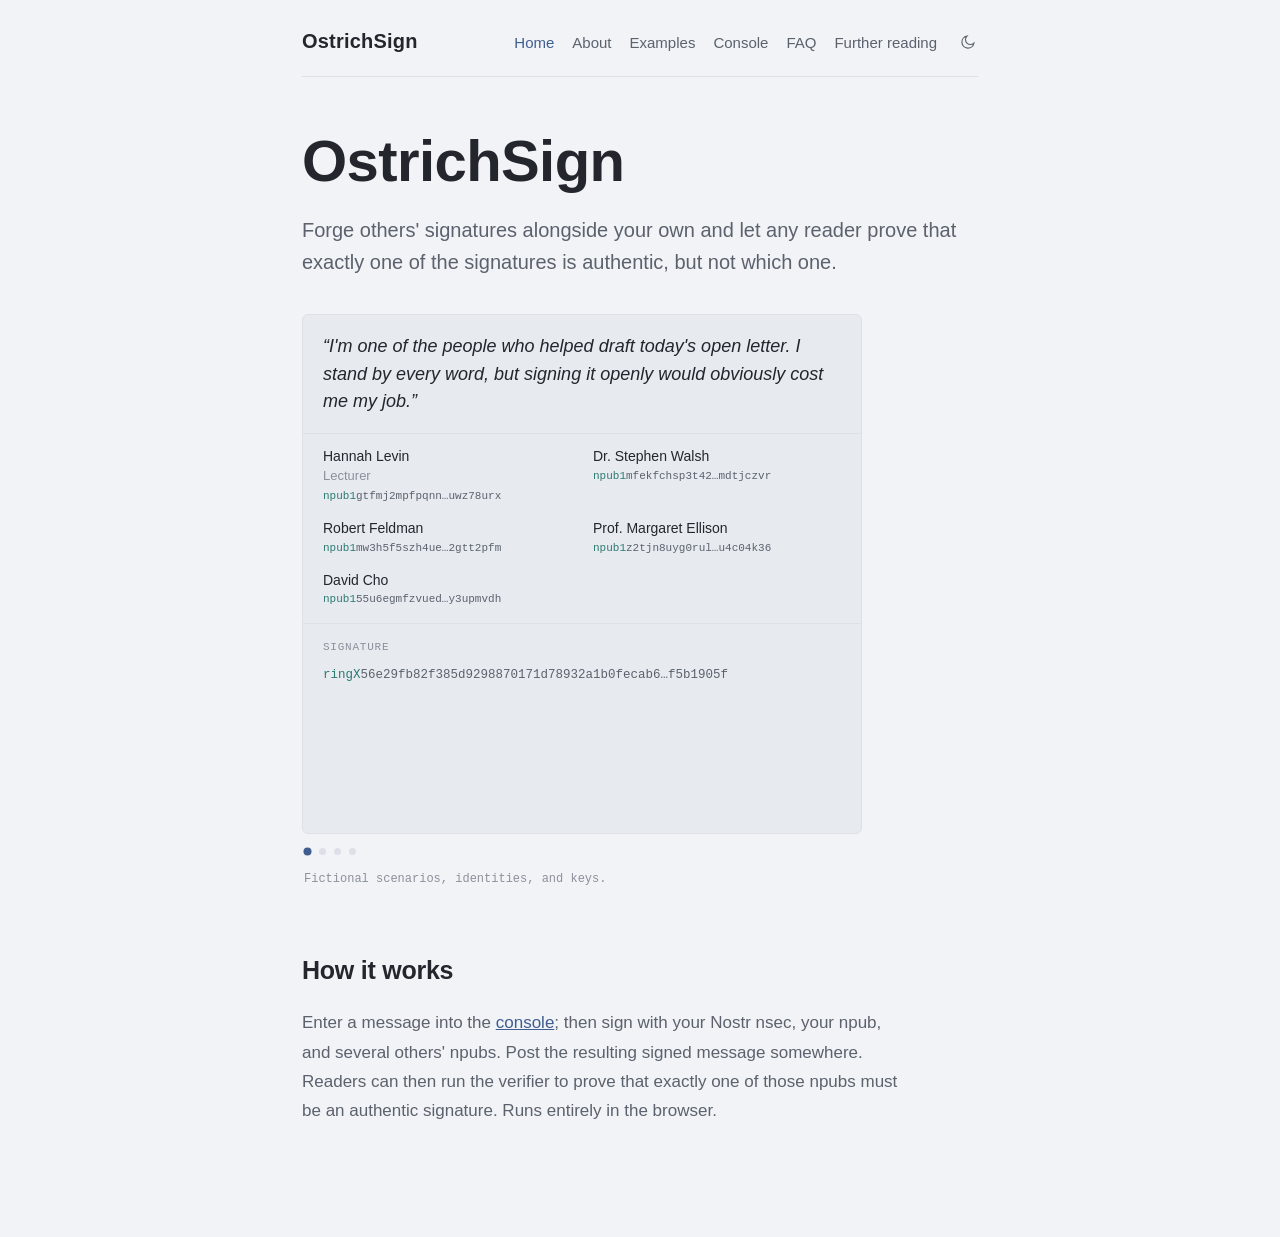
==== commit 49a8ecd8: "Update index.html" ====
--- a/index.html
+++ b/index.html
@@ -35,7 +35,7 @@
     </p>
     <div id="hero-signed"></div>
     <noscript><p class="signed-cap">The live examples need JavaScript.</p></noscript>
-    <p class="signed-cap">Fictional identities; illustrative keys and signatures.</p>
+    <p class="signed-cap">Fictional scenarios, identities, and keys.</p>
   </header>
 
 
--- a/site.css
+++ b/site.css
@@ -125,8 +125,8 @@
 .sources{list-style:none;margin:0;padding:0}
 .sources li{padding:18px 0;border-top:1px solid var(--rule)}
 .sources li:first-child{border-top:0;padding-top:6px}
-.sources a{font-size:18px;color:var(--ink);text-decoration:none}
-.sources a:hover{color:var(--accent)}
+.sources a{font-size:18px;color:var(--accent);text-decoration:underline;text-underline-offset:2px;text-decoration-thickness:.5px}
+.sources a:hover{color:var(--accent-hover)}
 .sources .d{color:var(--muted);font-size:15px;margin-top:3px;max-width:40em}
 
 /* ---------- footer ---------- */
@@ -154,7 +154,7 @@
 .signed-msg{font-size:18px;line-height:1.52;color:var(--ink);margin:0;padding:18px 20px 18px;font-style:italic;white-space:pre-line}
 .signed-sec{border-top:1px solid var(--rule);padding:14px 20px}
 .signed-k{font-family:var(--mono);font-size:11px;letter-spacing:.07em;color:var(--faint);text-transform:uppercase}
-.signed-keys{list-style:none;margin:11px 0 0;padding:0;display:grid;grid-template-columns:1fr 1fr;gap:14px 22px}
+.signed-keys{list-style:none;margin:0;padding:0;display:grid;grid-template-columns:1fr 1fr;gap:14px 22px}
 .idrow{min-width:0}
 .idmeta{display:flex;flex-direction:column;gap:2px;min-width:0}
 .idname{font-family:var(--serif);font-size:14px;color:var(--ink);line-height:1.2;white-space:nowrap;overflow:hidden;text-overflow:ellipsis}
